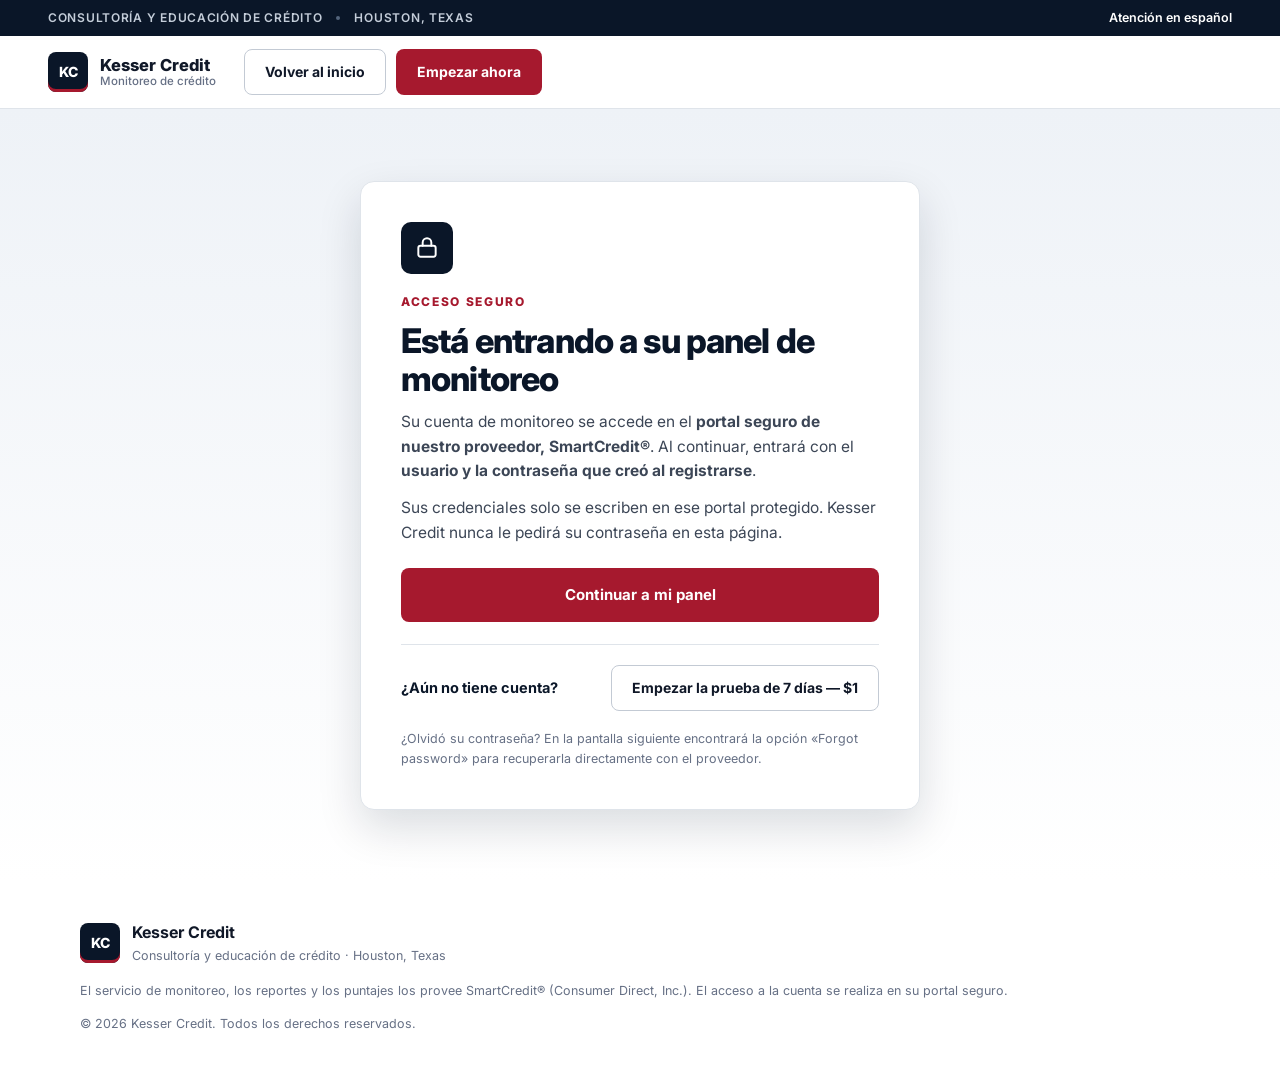
==== entrar/index.html @ b8e499f2 "Página puente /entrar/: el botón «Ya tengo cuenta» ahora pasa por una pantalla Kesser que explica el" ====
<!doctype html>
<html lang="es">
<head>
<meta charset="utf-8">
<meta name="viewport" content="width=device-width, initial-scale=1">
<title>Entrar a su panel — Kesser Credit</title>
<meta name="description" content="Acceso seguro al panel de monitoreo de crédito de Kesser Credit. Continúe al acceso protegido de su cuenta.">
<link rel="canonical" href="https://kessercredit.com/entrar/">
<meta name="theme-color" content="#0a1628">
<meta name="robots" content="index, follow">
<link rel="icon" href="/favicon.svg" type="image/svg+xml">
<link rel="preconnect" href="https://fonts.googleapis.com">
<link rel="preconnect" href="https://fonts.gstatic.com" crossorigin>
<link href="https://fonts.googleapis.com/css2?family=Inter:wght@400;500;600;700;800&display=swap" rel="stylesheet">
<link rel="stylesheet" href="/styles.css">
</head>
<body>

<div class="strip">
  <span>Consultoría y educación de crédito</span>
  <span class="strip__sep"></span>
  <span>Houston, Texas</span>
  <span class="strip__right">Atención en español</span>
</div>

<header class="top">
  <a class="brand" href="/" aria-label="Kesser Credit — inicio">
    <span class="brand__mark">KC</span>
    <span class="brand__name">Kesser Credit<small>Monitoreo de crédito</small></span>
  </a>
  <div class="top__cta">
    <a class="btn btn--outline" href="/">Volver al inicio</a>
    <a class="btn btn--primary" href="https://www.smartcredit.com/join/?pid=13490" rel="noopener">Empezar ahora</a>
  </div>
</header>

<main class="bridge">
  <div class="bridge__card">
    <span class="bridge__icon">
      <svg viewBox="0 0 24 24"><rect x="4" y="10" width="16" height="10" rx="2"/><path d="M8 10V7a4 4 0 018 0v3"/></svg>
    </span>
    <p class="kicker">Acceso seguro</p>
    <h1 class="bridge__title">Está entrando a su panel de monitoreo</h1>
    <p class="bridge__text">Su cuenta de monitoreo se accede en el <strong>portal seguro de nuestro proveedor, SmartCredit®</strong>. Al continuar, entrará con el <strong>usuario y la contraseña que creó al registrarse</strong>.</p>
    <p class="bridge__text">Sus credenciales solo se escriben en ese portal protegido. Kesser Credit nunca le pedirá su contraseña en esta página.</p>
    <a class="btn btn--primary btn--lg bridge__cta" href="https://www.smartcredit.com/" rel="noopener">Continuar a mi panel</a>
    <div class="bridge__alt">
      <p>¿Aún no tiene cuenta?</p>
      <a class="btn btn--outline" href="https://www.smartcredit.com/join/?pid=13490" rel="noopener">Empezar la prueba de 7 días — $1</a>
    </div>
    <p class="bridge__note">¿Olvidó su contraseña? En la pantalla siguiente encontrará la opción «Forgot password» para recuperarla directamente con el proveedor.</p>
  </div>
</main>

<footer class="footer">
  <div class="footer__brand">
    <span class="brand__mark">KC</span>
    <div><strong>Kesser Credit</strong><small>Consultoría y educación de crédito · Houston, Texas</small></div>
  </div>
  <p class="footer__legal">El servicio de monitoreo, los reportes y los puntajes los provee SmartCredit® (Consumer Direct, Inc.). El acceso a la cuenta se realiza en su portal seguro.</p>
  <p class="footer__copy">© 2026 Kesser Credit. Todos los derechos reservados.</p>
</footer>

</body>
</html>
---- styles.css ----
/* Kesser Credit v3 — institucional / profesional (2026-10-22)
   Azul marino profundo, superficies blancas, acento granate sobrio. Sin serif decorativa, sin pastillas juguetonas. */
:root{
  --navy:#0a1628; --navy2:#0e1f38; --ink:#101828; --ink2:#3c4656; --muted:#667085;
  --line:#dfe4ea; --bg:#ffffff; --tint:#f5f7fa;
  --accent:#a6192e; --accent-d:#8c1426;
  --ok:#0e7a3d; --amber:#b45309;
  --radius:10px;
  --shadow:0 18px 44px rgba(10,22,40,.14);
}
*{box-sizing:border-box;margin:0;padding:0}
html{scroll-behavior:smooth}
body{font-family:"Inter",system-ui,sans-serif;color:var(--ink);background:var(--bg);line-height:1.6;-webkit-font-smoothing:antialiased}
h1{font-size:clamp(34px,4.4vw,52px);font-weight:800;line-height:1.12;letter-spacing:-.025em}
h2{font-size:clamp(27px,3.4vw,38px);font-weight:800;line-height:1.15;letter-spacing:-.02em}
h3{letter-spacing:-.01em}
a{color:inherit}
strong{font-weight:700}

/* ---------- strip + header ---------- */
.strip{display:flex;align-items:center;gap:14px;background:var(--navy);color:#c4cdd9;font-size:12px;font-weight:600;letter-spacing:.06em;text-transform:uppercase;padding:8px clamp(16px,4vw,48px)}
.strip__sep{width:4px;height:4px;border-radius:50%;background:#54657c}
.strip__right{margin-left:auto;text-transform:none;letter-spacing:0;font-size:12.5px;color:#fff}
.top{position:sticky;top:0;z-index:50;display:flex;align-items:center;gap:28px;padding:13px clamp(16px,4vw,48px);background:rgba(255,255,255,.96);backdrop-filter:blur(10px);border-bottom:1px solid var(--line)}
.brand{display:flex;align-items:center;gap:12px;text-decoration:none}
.brand__mark{display:grid;place-items:center;width:40px;height:40px;border-radius:8px;background:var(--navy);color:#fff;font-weight:800;font-size:14px;box-shadow:inset 0 -3px 0 var(--accent)}
.brand__name{display:flex;flex-direction:column;font-weight:800;font-size:16.5px;line-height:1.15}
.brand__name small{font-weight:500;font-size:11.5px;color:var(--muted)}
.nav{display:flex;gap:26px;margin-left:auto}
.nav a{text-decoration:none;font-size:14px;font-weight:600;color:var(--ink2)}
.nav a:hover{color:var(--accent)}
.top__cta{display:flex;gap:10px}
.btn{display:inline-flex;align-items:center;justify-content:center;border-radius:8px;padding:11px 20px;font-weight:700;font-size:14px;text-decoration:none;border:1px solid transparent;transition:background .15s ease,border-color .15s ease;white-space:nowrap}
.btn--primary{background:var(--accent);color:#fff}
.btn--primary:hover{background:var(--accent-d)}
.btn--outline{background:#fff;border-color:#c3cad4;color:var(--ink)}
.btn--outline:hover{border-color:var(--navy)}
.btn--white{background:#fff;border-color:#fff;color:var(--navy)}
.btn--white:hover{background:#e9edf3}
.btn--lg{padding:14px 26px;font-size:15px}

/* ---------- hero ---------- */
.hero{background:linear-gradient(180deg,#eef2f7 0%,#f8fafc 78%,#fff 100%);border-bottom:1px solid var(--line)}
.hero__inner{max-width:1200px;margin:0 auto;padding:clamp(40px,5vw,68px) clamp(16px,4vw,40px) 34px;display:grid;grid-template-columns:1fr 1.05fr;gap:clamp(28px,4vw,52px);align-items:start}
.badge{display:inline-block;font-size:12px;font-weight:700;letter-spacing:.05em;text-transform:uppercase;color:var(--navy);background:#fff;border:1px solid var(--line);border-left:3px solid var(--accent);padding:7px 12px;border-radius:6px}
.hero h1{margin:20px 0 16px;color:var(--navy)}
.hero__sub{font-size:17px;color:var(--ink2);max-width:33rem}
.hero__cta{display:flex;gap:12px;flex-wrap:wrap;margin:26px 0 24px}
.checks{list-style:none;display:flex;flex-direction:column;gap:9px;font-size:14.5px;color:var(--ink2)}
.checks li{display:flex;gap:10px;align-items:flex-start}
.checks svg{flex:none;width:19px;height:19px;margin-top:2px;fill:none;stroke:var(--ok);stroke-width:2.6;stroke-linecap:round;stroke-linejoin:round}
.checks--light{color:#d4dbe5}
.checks--light svg{stroke:#4ade80}

.panel{background:#fff;border:1px solid var(--line);border-radius:14px;box-shadow:var(--shadow);overflow:hidden}
.panel__head{display:flex;align-items:center;justify-content:space-between;padding:16px 20px;border-bottom:1px solid var(--line);background:var(--navy);color:#fff}
.panel__head strong{display:block;font-size:15px}
.panel__head small{color:#9fb0c6;font-size:12px}
.tag{font-size:10.5px;font-weight:700;letter-spacing:.09em;text-transform:uppercase;color:#fff;border:1px solid #43536d;padding:4px 9px;border-radius:5px;background:rgba(255,255,255,.06)}
.panel__scores{display:grid;grid-template-columns:repeat(3,1fr);gap:0;border-bottom:1px solid var(--line)}
.pscore{padding:16px 18px;border-right:1px solid var(--line)}
.pscore:last-child{border-right:0}
.pscore small{display:block;font-size:10.5px;font-weight:700;letter-spacing:.1em;color:var(--muted)}
.pscore strong{font-size:30px;font-weight:800;letter-spacing:-.02em;color:var(--navy)}
.meter{height:5px;border-radius:3px;background:#e7ebf0;margin:7px 0 6px;overflow:hidden}
.meter i{display:block;height:100%;background:var(--navy);border-radius:3px}
.delta{font-size:12px;font-weight:700}
.delta.up{color:var(--ok)}
.panel__chart{padding:14px 20px 6px;border-bottom:1px solid var(--line)}
.panel__chart-head{display:flex;justify-content:space-between;align-items:center;margin-bottom:6px}
.panel__chart-head small{font-size:10.5px;font-weight:700;letter-spacing:.1em;color:var(--muted)}
.panel__chart-head span{font-size:12.5px;font-weight:700}
.panel__chart svg{width:100%;height:86px;display:block}
.panel__months{display:flex;justify-content:space-between;font-size:11px;color:var(--muted);padding-bottom:8px}
.panel__rows{list-style:none}
.panel__rows li{display:flex;gap:12px;align-items:center;padding:12px 20px;border-bottom:1px solid var(--line)}
.panel__rows li:last-child{border-bottom:0}
.panel__rows p{flex:1}
.panel__rows p strong{display:block;font-size:13.5px;line-height:1.35}
.panel__rows p small{color:var(--muted);font-size:12px}
.panel__rows time{font-size:12px;color:var(--muted);font-weight:600}
.chip{flex:none;font-size:10.5px;font-weight:800;letter-spacing:.05em;text-transform:uppercase;padding:4px 8px;border-radius:5px}
.chip--bad{background:#fbeaec;color:var(--accent)}
.chip--warn{background:#fdf2e2;color:var(--amber)}
.chip--ok{background:#e6f4ec;color:var(--ok)}
.panel figcaption{padding:11px 20px;font-size:11.5px;color:var(--muted);background:var(--tint);border-top:1px solid var(--line)}
.datasrc{max-width:1200px;margin:0 auto;padding:6px clamp(16px,4vw,40px) 30px;display:flex;align-items:center;gap:22px;flex-wrap:wrap;color:var(--muted);font-size:13px}
.datasrc strong{font-size:16px;color:var(--navy);letter-spacing:.01em}
.datasrc__note{margin-left:auto;font-size:12.5px}

/* ---------- band ---------- */
.band{background:var(--navy);color:#fff}
.band__inner{max-width:1200px;margin:0 auto;padding:30px clamp(16px,4vw,40px);display:grid;grid-template-columns:repeat(4,1fr);gap:20px}
.band__inner div{display:flex;flex-direction:column;gap:2px;border-left:2px solid var(--accent);padding-left:16px}
.band__inner strong{font-size:26px;font-weight:800;letter-spacing:-.01em}
.band__inner span{font-size:13px;color:#aeb9c9;line-height:1.45}

/* ---------- sections ---------- */
.section{max-width:1200px;margin:0 auto;padding:clamp(50px,6.5vw,80px) clamp(16px,4vw,40px)}
.section--tint,.section--navy{max-width:none;padding-left:max(clamp(16px,4vw,40px),calc((100% - 1200px)/2));padding-right:max(clamp(16px,4vw,40px),calc((100% - 1200px)/2))}
.section--tint{background:var(--tint)}
.section--navy{background:var(--navy);color:#fff}
.kicker{font-size:12px;font-weight:800;letter-spacing:.14em;text-transform:uppercase;color:var(--accent);margin-bottom:10px}
.kicker--light{color:#e58a97}
.section h2{color:var(--navy)}
.section--navy h2{color:#fff}
.lead{color:var(--ink2);font-size:16.5px;max-width:46rem;margin-top:10px}
.steps{display:grid;grid-template-columns:repeat(3,1fr);gap:18px;margin-top:32px}
.steps article{background:#fff;border:1px solid var(--line);border-radius:var(--radius);padding:26px}
.stepnum{display:block;font-size:13px;font-weight:800;color:var(--accent);letter-spacing:.08em;margin-bottom:12px}
.steps h3,.grid h3{font-size:16.5px;margin-bottom:7px;color:var(--navy)}
.steps p,.grid p{color:var(--ink2);font-size:14.5px}
.grid{display:grid;grid-template-columns:repeat(3,1fr);gap:18px;margin-top:32px}
.grid article{background:#fff;border:1px solid var(--line);border-radius:var(--radius);padding:26px}
.grid svg{width:26px;height:26px;fill:none;stroke:var(--navy);stroke-width:1.7;stroke-linecap:round;stroke-linejoin:round;margin-bottom:14px}

/* ---------- demo ---------- */
.demo{display:grid;grid-template-columns:1.5fr .8fr;gap:18px;margin-top:30px}
.demo__main{border:1px solid var(--line);border-radius:var(--radius);background:#fff;overflow:hidden}
.demo__top{display:flex;align-items:flex-start;justify-content:space-between;padding:24px 26px;border-bottom:1px solid var(--line)}
.demo__top small{display:block;font-size:11px;font-weight:700;letter-spacing:.1em;color:var(--muted)}
.demo__top strong{font-size:46px;font-weight:800;letter-spacing:-.02em;color:var(--navy);line-height:1.05;margin-right:12px}
.demo__top .tag{color:var(--accent);border-color:#eec3c9;background:#fdf3f4}
.factors{width:100%;border-collapse:collapse;font-size:14px}
.factors th{text-align:left;font-size:11px;letter-spacing:.09em;text-transform:uppercase;color:var(--muted);padding:12px 26px 8px;border-bottom:1px solid var(--line)}
.factors td{padding:13px 26px;border-bottom:1px solid var(--line);color:var(--ink2);vertical-align:top}
.factors tr:last-child td{border-bottom:0}
.factors td strong{color:var(--ink)}
.gain{color:var(--ok);font-weight:800;white-space:nowrap}
.risk{color:var(--accent);font-weight:800;white-space:nowrap}
.demo__side{background:var(--navy);color:#fff;border-radius:var(--radius);padding:26px;display:flex;flex-direction:column;gap:13px}
.demo__side h3{font-size:19px}
.demo__side p{color:#c3cedd;font-size:14.5px}
.demo__note{font-size:12px !important;color:#8494ab !important}
.demo__side .btn{margin-top:auto}

/* ---------- congelar ---------- */
.freeze{display:grid;grid-template-columns:1fr 1.15fr;gap:18px;margin-top:30px}
.freeze__picker{display:flex;flex-direction:column;gap:12px}
.bureau{display:flex;align-items:center;gap:14px;text-align:left;background:#fff;border:1.5px solid var(--line);border-radius:var(--radius);padding:18px 20px;cursor:pointer;font-family:inherit;transition:border-color .15s ease,box-shadow .15s ease}
.bureau:hover{border-color:#aeb8c6}
.bureau.is-active{border-color:var(--navy);box-shadow:0 8px 22px rgba(10,22,40,.10)}
.bureau__radio{flex:none;width:20px;height:20px;border-radius:50%;border:2px solid #b7c0cd;position:relative}
.bureau.is-active .bureau__radio{border-color:var(--accent)}
.bureau.is-active .bureau__radio::after{content:"";position:absolute;inset:3px;border-radius:50%;background:var(--accent)}
.bureau__info{flex:1;display:flex;flex-direction:column}
.bureau__info strong{font-size:16.5px;color:var(--navy)}
.bureau__info small{color:var(--muted);font-size:12.5px}
.bureau__free{font-size:11px;font-weight:800;letter-spacing:.07em;text-transform:uppercase;color:var(--ok);background:#e6f4ec;padding:4px 9px;border-radius:5px}
.freeze__hint{font-size:13px;color:var(--muted);margin-top:2px}
.freeze__detail{background:var(--navy);color:#fff;border-radius:var(--radius);padding:28px}
.freeze__label{font-size:11px;font-weight:800;letter-spacing:.12em;text-transform:uppercase;color:#8fa2bb}
.freeze__detail h3{font-size:26px;margin:6px 0 14px}
.freeze__steps{margin:0 0 20px 18px;display:flex;flex-direction:column;gap:9px;color:#d4dbe5;font-size:14.5px}
.freeze__steps strong{color:#fff}
.freeze__alt{margin-top:14px;font-size:14px;color:#c3cedd}
.freeze__alt strong{color:#fff}
.freeze__url{margin-top:5px;font-size:12.5px;color:#8494ab}
.freeze__facts{display:grid;grid-template-columns:repeat(3,1fr);gap:18px;margin-top:18px}
.freeze__facts article{border:1px solid var(--line);border-radius:var(--radius);padding:22px;background:#fff}
.freeze__facts h3{font-size:15.5px;color:var(--navy);margin-bottom:6px}
.freeze__facts p{font-size:14px;color:var(--ink2)}
.freeze__legal{margin-top:16px;font-size:12.5px;color:var(--muted);max-width:62rem}

/* ---------- precio ---------- */
.price{display:grid;grid-template-columns:.8fr 1.2fr;gap:20px;margin-top:32px}
.price__main{background:#fff;color:var(--ink);border-radius:var(--radius);padding:30px}
.price__main small{font-size:11.5px;font-weight:800;letter-spacing:.12em;color:var(--accent)}
.price__main strong{display:block;font-size:54px;font-weight:800;letter-spacing:-.02em;color:var(--navy);line-height:1.1;margin:4px 0 8px}
.price__main p{color:var(--ink2);font-size:15px;margin-bottom:20px}
.price__detail{border:1px solid #263650;border-radius:var(--radius);padding:30px;background:var(--navy2)}
.price__detail h3{font-size:19px;margin-bottom:16px}

/* ---------- about ---------- */
.about{display:grid;grid-template-columns:300px 1fr;gap:clamp(24px,4vw,52px);align-items:start}
.about__card{border:1px solid var(--line);border-radius:var(--radius);padding:28px;background:var(--tint);display:flex;flex-direction:column;gap:5px}
.about__mono{display:grid;place-items:center;width:58px;height:58px;border-radius:10px;background:var(--navy);color:#fff;font-weight:800;font-size:19px;margin-bottom:10px;box-shadow:inset 0 -3px 0 var(--accent)}
.about__card strong{font-size:17px;color:var(--navy)}
.about__card small{color:var(--muted);font-size:13px;line-height:1.5}
.about__text p{color:var(--ink2);font-size:16px;margin:12px 0}

/* ---------- faq / final / footer ---------- */
.faq{display:grid;gap:10px;max-width:880px;margin-top:30px}
.faq details{background:#fff;border:1px solid var(--line);border-radius:8px;padding:17px 22px}
.faq summary{font-weight:700;font-size:15.5px;cursor:pointer;list-style:none;color:var(--navy)}
.faq summary::-webkit-details-marker{display:none}
.faq summary::after{content:"+";float:right;color:var(--accent);font-weight:800}
.faq details[open ] summary::after{content:"–"}
.faq p{color:var(--ink2);font-size:14.5px;margin-top:9px}
.final{background:var(--navy);color:#fff;text-align:center;padding:clamp(52px,7vw,84px) 20px}
.final h2{color:#fff}
.final p{color:#aeb9c9;margin:12px 0 24px;font-size:16px}
.footer{max-width:1200px;margin:0 auto;padding:38px clamp(16px,4vw,40px) 46px}
.footer__brand{display:flex;align-items:center;gap:12px;margin-bottom:15px}
.footer__brand small{display:block;color:var(--muted);font-size:12.5px}
.footer__legal{font-size:12.5px;color:var(--muted);max-width:64rem}
.footer__copy{font-size:12.5px;color:var(--muted);margin-top:13px}

/* ---------- página puente /entrar/ ---------- */
.bridge{display:grid;place-items:center;padding:clamp(40px,6vw,72px) 16px;background:linear-gradient(180deg,#eef2f7,#fff)}
.bridge__card{max-width:560px;width:100%;background:#fff;border:1px solid var(--line);border-radius:14px;box-shadow:var(--shadow);padding:clamp(26px,4vw,40px);text-align:left}
.bridge__icon{display:grid;place-items:center;width:52px;height:52px;border-radius:10px;background:var(--navy);margin-bottom:18px}
.bridge__icon svg{width:26px;height:26px;fill:none;stroke:#fff;stroke-width:1.8;stroke-linecap:round;stroke-linejoin:round}
.bridge__title{font-size:clamp(26px,3.4vw,34px);margin-bottom:12px;color:var(--navy)}
.bridge__text{color:var(--ink2);font-size:15.5px;margin-bottom:12px}
.bridge__cta{width:100%;margin-top:10px}
.bridge__alt{margin-top:22px;padding-top:20px;border-top:1px solid var(--line);display:flex;align-items:center;justify-content:space-between;gap:14px;flex-wrap:wrap}
.bridge__alt p{font-weight:700;color:var(--navy);font-size:14.5px}
.bridge__note{margin-top:18px;font-size:12.5px;color:var(--muted)}

/* ---------- responsive ---------- */
@media (max-width:1020px){
  .nav{display:none}
  .hero__inner{grid-template-columns:1fr}
  .band__inner{grid-template-columns:1fr 1fr}
  .steps,.grid{grid-template-columns:1fr 1fr}
  .demo,.price,.about{grid-template-columns:1fr}
  .freeze{grid-template-columns:1fr}
  .freeze__facts{grid-template-columns:1fr}
}
@media (max-width:640px){
  .top__cta .btn--outline{display:none}
  .steps,.grid{grid-template-columns:1fr}
  .hero__cta .btn{width:100%}
  .panel__scores{grid-template-columns:1fr}
  .pscore{border-right:0;border-bottom:1px solid var(--line)}
  .pscore:last-child{border-bottom:0}
  .factors th:nth-child(2),.factors td:nth-child(2){display:none}
  .strip__right{display:none}
  .strip .strip__sep,.strip span:nth-child(3){display:none}
}
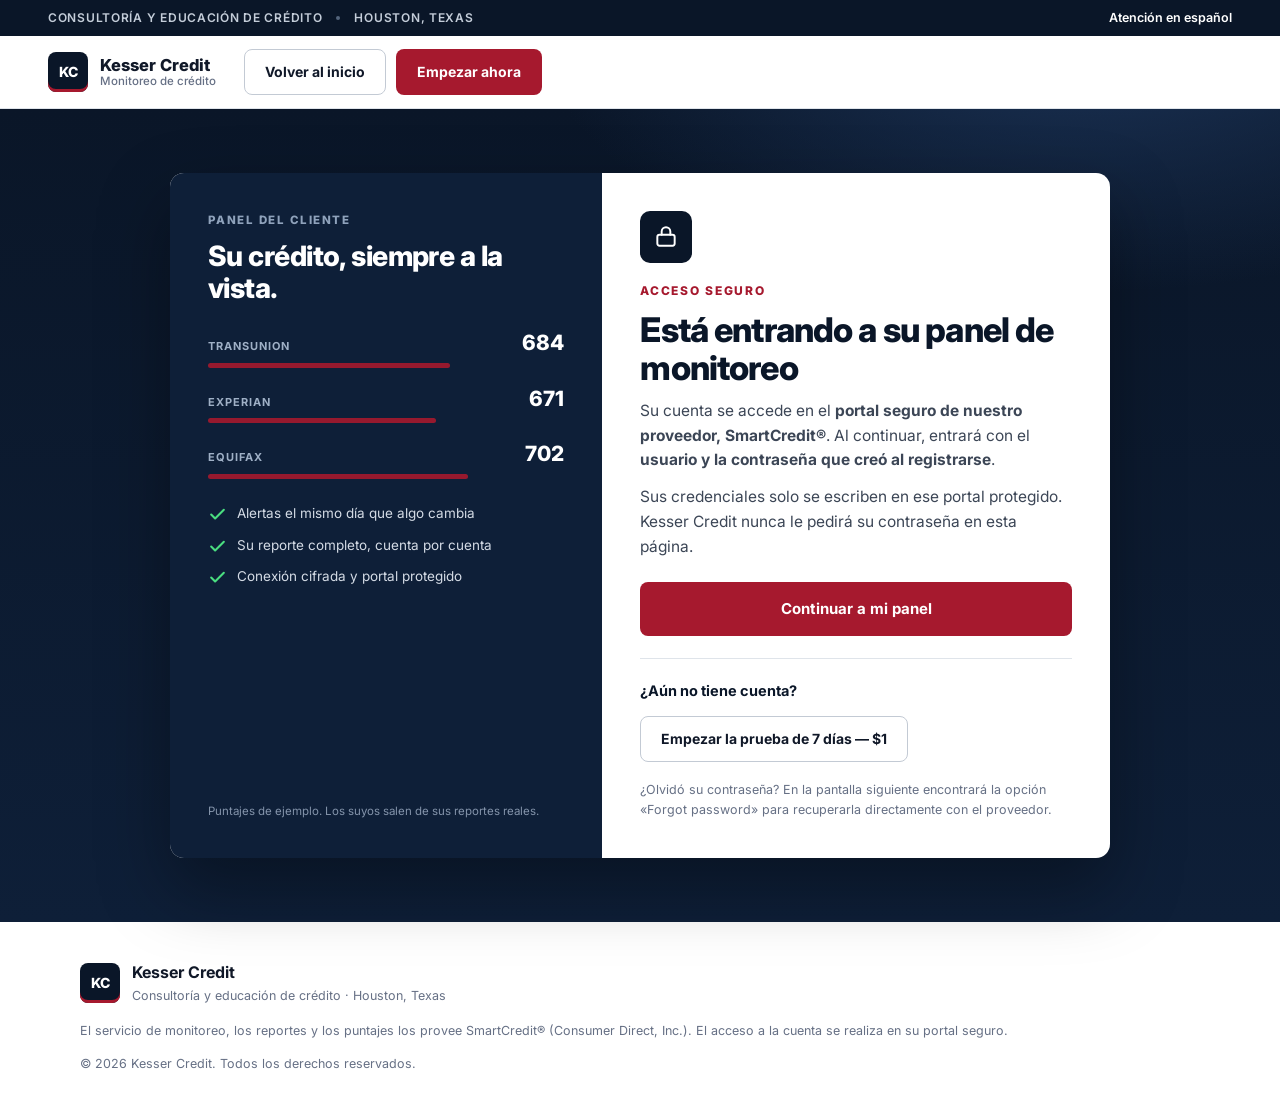
==== commit 3cb92759: "Rediseño de /entrar/: portal de acceso de dos columnas sobre azul marino, aprobado por Dayan" ====
--- a/entrar/index.html
+++ b/entrar/index.html
@@ -36,19 +36,37 @@
 
 <main class="bridge">
   <div class="bridge__card">
-    <span class="bridge__icon">
-      <svg viewBox="0 0 24 24"><rect x="4" y="10" width="16" height="10" rx="2"/><path d="M8 10V7a4 4 0 018 0v3"/></svg>
-    </span>
-    <p class="kicker">Acceso seguro</p>
-    <h1 class="bridge__title">Está entrando a su panel de monitoreo</h1>
-    <p class="bridge__text">Su cuenta de monitoreo se accede en el <strong>portal seguro de nuestro proveedor, SmartCredit®</strong>. Al continuar, entrará con el <strong>usuario y la contraseña que creó al registrarse</strong>.</p>
-    <p class="bridge__text">Sus credenciales solo se escriben en ese portal protegido. Kesser Credit nunca le pedirá su contraseña en esta página.</p>
-    <a class="btn btn--primary btn--lg bridge__cta" href="https://www.smartcredit.com/" rel="noopener">Continuar a mi panel</a>
-    <div class="bridge__alt">
-      <p>¿Aún no tiene cuenta?</p>
-      <a class="btn btn--outline" href="https://www.smartcredit.com/join/?pid=13490" rel="noopener">Empezar la prueba de 7 días — $1</a>
+    <aside class="bridge__side">
+      <p class="bridge__side-kicker">Panel del cliente</p>
+      <h2>Su crédito, siempre a la vista.</h2>
+      <ul class="bridge__mini">
+        <li><span>TransUnion</span><strong>684</strong><i style="width:68%"></i></li>
+        <li><span>Experian</span><strong>671</strong><i style="width:64%"></i></li>
+        <li><span>Equifax</span><strong>702</strong><i style="width:73%"></i></li>
+      </ul>
+      <ul class="checks checks--light bridge__perks">
+        <li><svg viewBox="0 0 24 24"><path d="M20 6L9 17l-5-5"/></svg>Alertas el mismo día que algo cambia</li>
+        <li><svg viewBox="0 0 24 24"><path d="M20 6L9 17l-5-5"/></svg>Su reporte completo, cuenta por cuenta</li>
+        <li><svg viewBox="0 0 24 24"><path d="M20 6L9 17l-5-5"/></svg>Conexión cifrada y portal protegido</li>
+      </ul>
+      <p class="bridge__side-note">Puntajes de ejemplo. Los suyos salen de sus reportes reales.</p>
+    </aside>
+
+    <div class="bridge__main">
+      <span class="bridge__icon">
+        <svg viewBox="0 0 24 24"><rect x="4" y="10" width="16" height="10" rx="2"/><path d="M8 10V7a4 4 0 018 0v3"/></svg>
+      </span>
+      <p class="kicker">Acceso seguro</p>
+      <h1 class="bridge__title">Está entrando a su panel de monitoreo</h1>
+      <p class="bridge__text">Su cuenta se accede en el <strong>portal seguro de nuestro proveedor, SmartCredit®</strong>. Al continuar, entrará con el <strong>usuario y la contraseña que creó al registrarse</strong>.</p>
+      <p class="bridge__text">Sus credenciales solo se escriben en ese portal protegido. Kesser Credit nunca le pedirá su contraseña en esta página.</p>
+      <a class="btn btn--primary btn--lg bridge__cta" href="https://www.smartcredit.com/" rel="noopener">Continuar a mi panel</a>
+      <div class="bridge__alt">
+        <p>¿Aún no tiene cuenta?</p>
+        <a class="btn btn--outline" href="https://www.smartcredit.com/join/?pid=13490" rel="noopener">Empezar la prueba de 7 días — $1</a>
+      </div>
+      <p class="bridge__note">¿Olvidó su contraseña? En la pantalla siguiente encontrará la opción «Forgot password» para recuperarla directamente con el proveedor.</p>
     </div>
-    <p class="bridge__note">¿Olvidó su contraseña? En la pantalla siguiente encontrará la opción «Forgot password» para recuperarla directamente con el proveedor.</p>
   </div>
 </main>
 
--- a/styles.css
+++ b/styles.css
@@ -197,8 +197,19 @@
 .footer__copy{font-size:12.5px;color:var(--muted);margin-top:13px}
 
 /* ---------- página puente /entrar/ ---------- */
-.bridge{display:grid;place-items:center;padding:clamp(40px,6vw,72px) 16px;background:linear-gradient(180deg,#eef2f7,#fff)}
-.bridge__card{max-width:560px;width:100%;background:#fff;border:1px solid var(--line);border-radius:14px;box-shadow:var(--shadow);padding:clamp(26px,4vw,40px);text-align:left}
+.bridge{display:grid;place-items:center;padding:clamp(36px,5vw,64px) 16px;background:radial-gradient(1000px 480px at 85% -10%,#1b3357 0%,transparent 55%),linear-gradient(180deg,#0a1628,#0e1f38)}
+.bridge__card{max-width:940px;width:100%;background:#fff;border-radius:14px;box-shadow:0 30px 70px rgba(0,0,0,.35);display:grid;grid-template-columns:.92fr 1.08fr;overflow:hidden;text-align:left}
+.bridge__side{background:var(--navy2);color:#fff;padding:clamp(26px,3.4vw,38px);display:flex;flex-direction:column}
+.bridge__side-kicker{font-size:11.5px;font-weight:800;letter-spacing:.13em;text-transform:uppercase;color:#8fa2bb}
+.bridge__side h2{color:#fff;font-size:clamp(22px,2.6vw,28px);margin:10px 0 22px}
+.bridge__mini{list-style:none;display:flex;flex-direction:column;gap:14px;margin-bottom:24px}
+.bridge__mini li{display:grid;grid-template-columns:1fr auto;gap:3px 12px;align-items:baseline}
+.bridge__mini span{font-size:11px;font-weight:700;letter-spacing:.09em;text-transform:uppercase;color:#9fb0c6}
+.bridge__mini strong{font-size:21px;font-weight:800}
+.bridge__mini i{grid-column:1/-1;display:block;height:5px;border-radius:3px;background:var(--accent);opacity:.9}
+.bridge__perks{gap:10px;font-size:13.5px}
+.bridge__side-note{margin-top:auto;padding-top:22px;font-size:11.5px;color:#8494ab}
+.bridge__main{padding:clamp(26px,3.4vw,38px)}
 .bridge__icon{display:grid;place-items:center;width:52px;height:52px;border-radius:10px;background:var(--navy);margin-bottom:18px}
 .bridge__icon svg{width:26px;height:26px;fill:none;stroke:#fff;stroke-width:1.8;stroke-linecap:round;stroke-linejoin:round}
 .bridge__title{font-size:clamp(26px,3.4vw,34px);margin-bottom:12px;color:var(--navy)}
@@ -217,6 +228,10 @@
   .demo,.price,.about{grid-template-columns:1fr}
   .freeze{grid-template-columns:1fr}
   .freeze__facts{grid-template-columns:1fr}
+}
+@media (max-width:760px){
+  .bridge__card{grid-template-columns:1fr}
+  .bridge__side-note{margin-top:18px}
 }
 @media (max-width:640px){
   .top__cta .btn--outline{display:none}
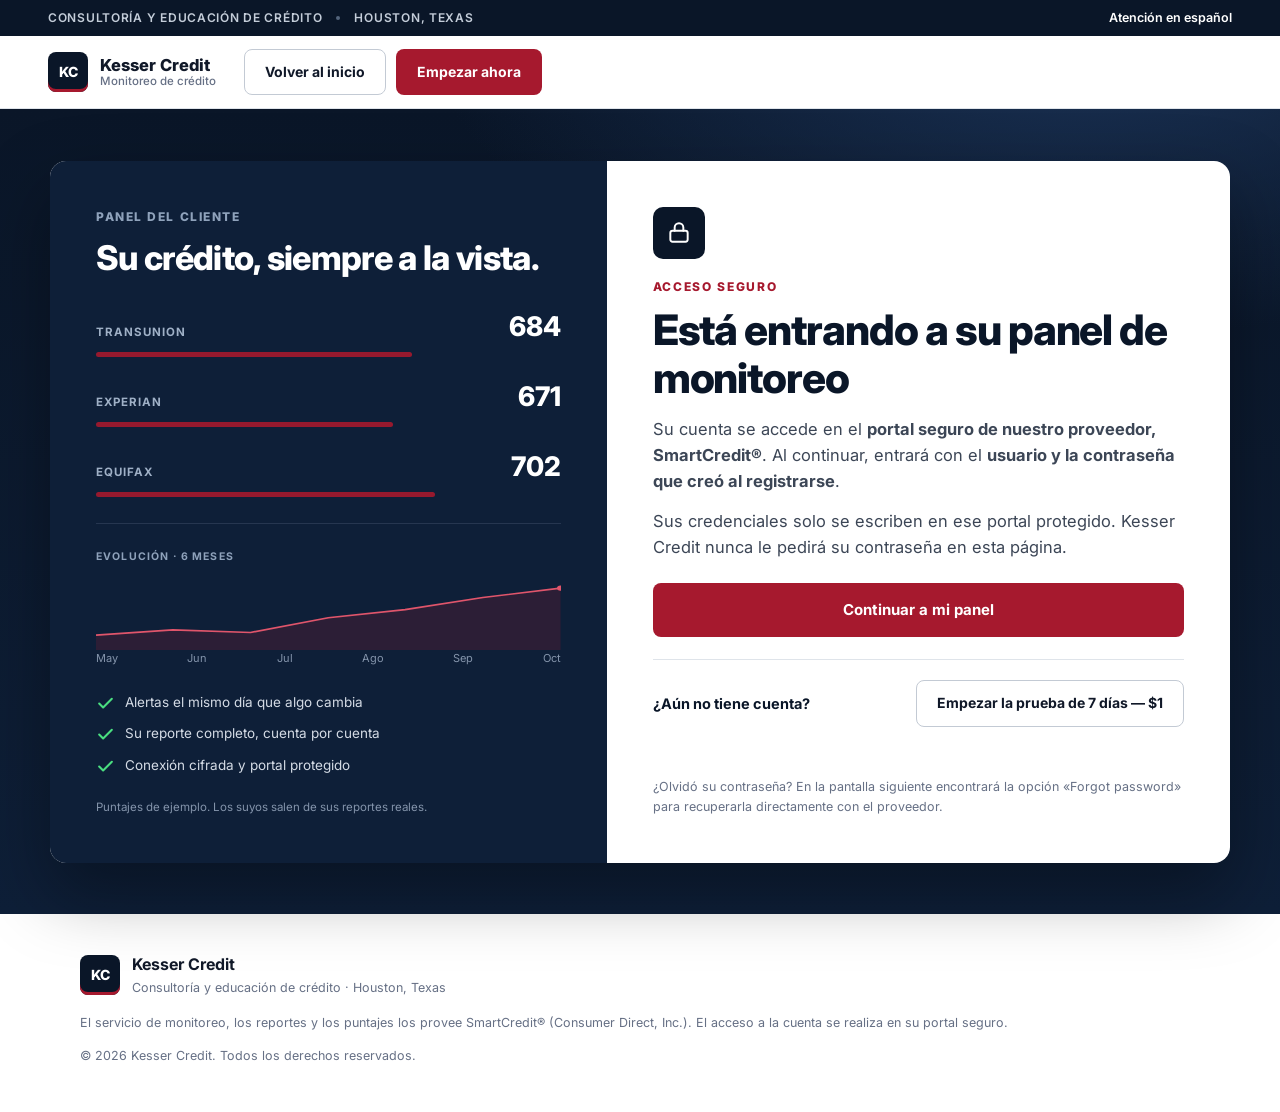
==== commit 6f5d7b85: "Puente /entrar/ versión A ampliada (elegida por Dayan entre A/B/C): tarjeta ancha a pantalla complet" ====
--- a/entrar/index.html
+++ b/entrar/index.html
@@ -12,7 +12,7 @@
 <link rel="preconnect" href="https://fonts.googleapis.com">
 <link rel="preconnect" href="https://fonts.gstatic.com" crossorigin>
 <link href="https://fonts.googleapis.com/css2?family=Inter:wght@400;500;600;700;800&display=swap" rel="stylesheet">
-<link rel="stylesheet" href="/styles.css">
+<link rel="stylesheet" href="/styles.css?v=20261023">
 </head>
 <body>
 
@@ -44,6 +44,15 @@
         <li><span>Experian</span><strong>671</strong><i style="width:64%"></i></li>
         <li><span>Equifax</span><strong>702</strong><i style="width:73%"></i></li>
       </ul>
+      <div class="bridge__chart">
+        <small>EVOLUCIÓN · 6 MESES</small>
+        <svg viewBox="0 0 520 110" preserveAspectRatio="none" aria-hidden="true">
+          <path d="M0,88 L86,80 L173,84 L260,62 L346,50 L433,32 L520,18 L520,110 L0,110 Z" fill="rgba(166,25,46,.20)"/>
+          <path d="M0,88 L86,80 L173,84 L260,62 L346,50 L433,32 L520,18" fill="none" stroke="#e0556b" stroke-width="2.5"/>
+          <circle cx="520" cy="18" r="4" fill="#e0556b"/>
+        </svg>
+        <div class="bridge__months"><span>May</span><span>Jun</span><span>Jul</span><span>Ago</span><span>Sep</span><span>Oct</span></div>
+      </div>
       <ul class="checks checks--light bridge__perks">
         <li><svg viewBox="0 0 24 24"><path d="M20 6L9 17l-5-5"/></svg>Alertas el mismo día que algo cambia</li>
         <li><svg viewBox="0 0 24 24"><path d="M20 6L9 17l-5-5"/></svg>Su reporte completo, cuenta por cuenta</li>
--- a/styles.css
+++ b/styles.css
@@ -197,23 +197,28 @@
 .footer__copy{font-size:12.5px;color:var(--muted);margin-top:13px}
 
 /* ---------- página puente /entrar/ ---------- */
-.bridge{display:grid;place-items:center;padding:clamp(36px,5vw,64px) 16px;background:radial-gradient(1000px 480px at 85% -10%,#1b3357 0%,transparent 55%),linear-gradient(180deg,#0a1628,#0e1f38)}
-.bridge__card{max-width:940px;width:100%;background:#fff;border-radius:14px;box-shadow:0 30px 70px rgba(0,0,0,.35);display:grid;grid-template-columns:.92fr 1.08fr;overflow:hidden;text-align:left}
-.bridge__side{background:var(--navy2);color:#fff;padding:clamp(26px,3.4vw,38px);display:flex;flex-direction:column}
-.bridge__side-kicker{font-size:11.5px;font-weight:800;letter-spacing:.13em;text-transform:uppercase;color:#8fa2bb}
-.bridge__side h2{color:#fff;font-size:clamp(22px,2.6vw,28px);margin:10px 0 22px}
-.bridge__mini{list-style:none;display:flex;flex-direction:column;gap:14px;margin-bottom:24px}
-.bridge__mini li{display:grid;grid-template-columns:1fr auto;gap:3px 12px;align-items:baseline}
-.bridge__mini span{font-size:11px;font-weight:700;letter-spacing:.09em;text-transform:uppercase;color:#9fb0c6}
-.bridge__mini strong{font-size:21px;font-weight:800}
+.bridge{display:grid;place-items:center;min-height:calc(100vh - 210px);padding:clamp(28px,4vw,52px) clamp(14px,3vw,40px);background:radial-gradient(1200px 560px at 85% -10%,#1b3357 0%,transparent 55%),linear-gradient(180deg,#0a1628,#0e1f38)}
+.bridge__card{max-width:1180px;width:100%;min-height:600px;background:#fff;border-radius:16px;box-shadow:0 30px 70px rgba(0,0,0,.35);display:grid;grid-template-columns:1fr 1.12fr;overflow:hidden;text-align:left}
+.bridge__side{background:var(--navy2);color:#fff;padding:clamp(30px,3.6vw,46px);display:flex;flex-direction:column}
+.bridge__side-kicker{font-size:12px;font-weight:800;letter-spacing:.13em;text-transform:uppercase;color:#8fa2bb}
+.bridge__side h2{color:#fff;font-size:clamp(26px,3vw,34px);margin:12px 0 28px}
+.bridge__mini{list-style:none;display:flex;flex-direction:column;gap:18px;margin-bottom:26px}
+.bridge__mini li{display:grid;grid-template-columns:1fr auto;gap:4px 12px;align-items:baseline}
+.bridge__mini span{font-size:11.5px;font-weight:700;letter-spacing:.09em;text-transform:uppercase;color:#9fb0c6}
+.bridge__mini strong{font-size:27px;font-weight:800}
+.bridge__chart{border-top:1px solid #263650;padding-top:18px;margin-bottom:24px}
+.bridge__chart small{font-size:10.5px;font-weight:700;letter-spacing:.11em;color:#8fa2bb}
+.bridge__chart svg{width:100%;height:74px;display:block;margin-top:8px}
+.bridge__months{display:flex;justify-content:space-between;font-size:11px;color:#8494ab}
 .bridge__mini i{grid-column:1/-1;display:block;height:5px;border-radius:3px;background:var(--accent);opacity:.9}
 .bridge__perks{gap:10px;font-size:13.5px}
 .bridge__side-note{margin-top:auto;padding-top:22px;font-size:11.5px;color:#8494ab}
-.bridge__main{padding:clamp(26px,3.4vw,38px)}
+.bridge__main{padding:clamp(30px,3.6vw,46px);display:flex;flex-direction:column}
+.bridge__main .bridge__note{margin-top:auto;padding-top:16px}
 .bridge__icon{display:grid;place-items:center;width:52px;height:52px;border-radius:10px;background:var(--navy);margin-bottom:18px}
 .bridge__icon svg{width:26px;height:26px;fill:none;stroke:#fff;stroke-width:1.8;stroke-linecap:round;stroke-linejoin:round}
-.bridge__title{font-size:clamp(26px,3.4vw,34px);margin-bottom:12px;color:var(--navy)}
-.bridge__text{color:var(--ink2);font-size:15.5px;margin-bottom:12px}
+.bridge__title{font-size:clamp(30px,3.8vw,42px);margin-bottom:14px;color:var(--navy);line-height:1.14}
+.bridge__text{color:var(--ink2);font-size:16.5px;margin-bottom:13px}
 .bridge__cta{width:100%;margin-top:10px}
 .bridge__alt{margin-top:22px;padding-top:20px;border-top:1px solid var(--line);display:flex;align-items:center;justify-content:space-between;gap:14px;flex-wrap:wrap}
 .bridge__alt p{font-weight:700;color:var(--navy);font-size:14.5px}
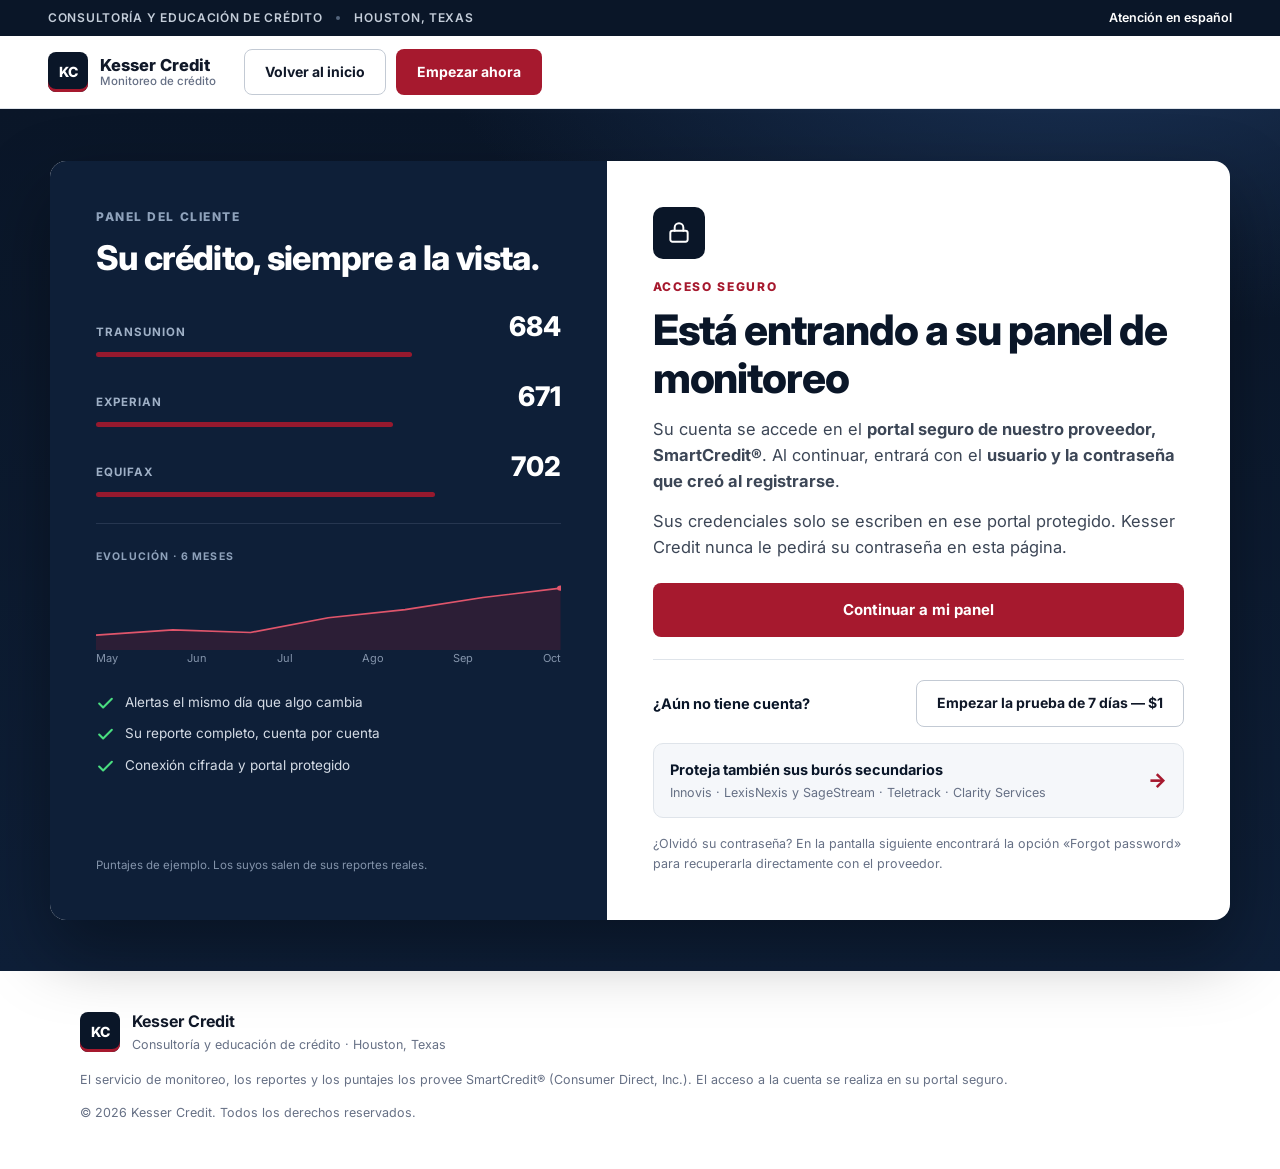
==== commit bfbe705c: "Burós secundarios a su propia página /buros-secundarios/, enlazada solo desde la pantalla de acceso " ====
--- a/entrar/index.html
+++ b/entrar/index.html
@@ -12,7 +12,7 @@
 <link rel="preconnect" href="https://fonts.googleapis.com">
 <link rel="preconnect" href="https://fonts.gstatic.com" crossorigin>
 <link href="https://fonts.googleapis.com/css2?family=Inter:wght@400;500;600;700;800&display=swap" rel="stylesheet">
-<link rel="stylesheet" href="/styles.css?v=20261023">
+<link rel="stylesheet" href="/styles.css?v=20261023c">
 </head>
 <body>
 
@@ -74,6 +74,10 @@
         <p>¿Aún no tiene cuenta?</p>
         <a class="btn btn--outline" href="https://www.smartcredit.com/join/?pid=13490" rel="noopener">Empezar la prueba de 7 días — $1</a>
       </div>
+      <a class="bridge__sec" href="/buros-secundarios/">
+        <span><strong>Proteja también sus burós secundarios</strong><small>Innovis · LexisNexis y SageStream · Teletrack · Clarity Services</small></span>
+        <span class="bridge__sec-arrow">→</span>
+      </a>
       <p class="bridge__note">¿Olvidó su contraseña? En la pantalla siguiente encontrará la opción «Forgot password» para recuperarla directamente con el proveedor.</p>
     </div>
   </div>
--- a/styles.css
+++ b/styles.css
@@ -161,6 +161,7 @@
 .freeze__facts h3{font-size:15.5px;color:var(--navy);margin-bottom:6px}
 .freeze__facts p{font-size:14px;color:var(--ink2)}
 .freeze__legal{margin-top:16px;font-size:12.5px;color:var(--muted);max-width:62rem}
+.freeze__note{background:#fdf2f4;border:1px solid #f0d3d8;border-radius:8px;padding:11px 14px;font-size:13.5px;color:#7a2434;margin-bottom:16px}
 
 /* ---------- precio ---------- */
 .price{display:grid;grid-template-columns:.8fr 1.2fr;gap:20px;margin-top:32px}
@@ -249,3 +250,12 @@
   .strip__right{display:none}
   .strip .strip__sep,.strip span:nth-child(3){display:none}
 }
+.freeze__more{margin-top:14px;font-size:14px;color:var(--ink2)}
+.freeze__more a{color:var(--accent);font-weight:700}
+.page-title{font-size:clamp(28px,4vw,40px);font-weight:800;letter-spacing:-.025em;line-height:1.13;color:var(--navy);margin-bottom:14px;max-width:44rem}
+.page-sec{padding-top:clamp(34px,5vw,56px)}
+.bridge__sec{display:flex;align-items:center;justify-content:space-between;gap:14px;margin-top:16px;padding:14px 16px;border:1px solid var(--line);border-radius:10px;text-decoration:none;background:var(--tint)}
+.bridge__sec strong{display:block;color:var(--navy);font-size:14.5px}
+.bridge__sec small{display:block;color:var(--muted);font-size:12.5px;margin-top:2px}
+.bridge__sec-arrow{font-size:20px;font-weight:800;color:var(--accent)}
+.bridge__sec:hover{border-color:var(--accent)}
